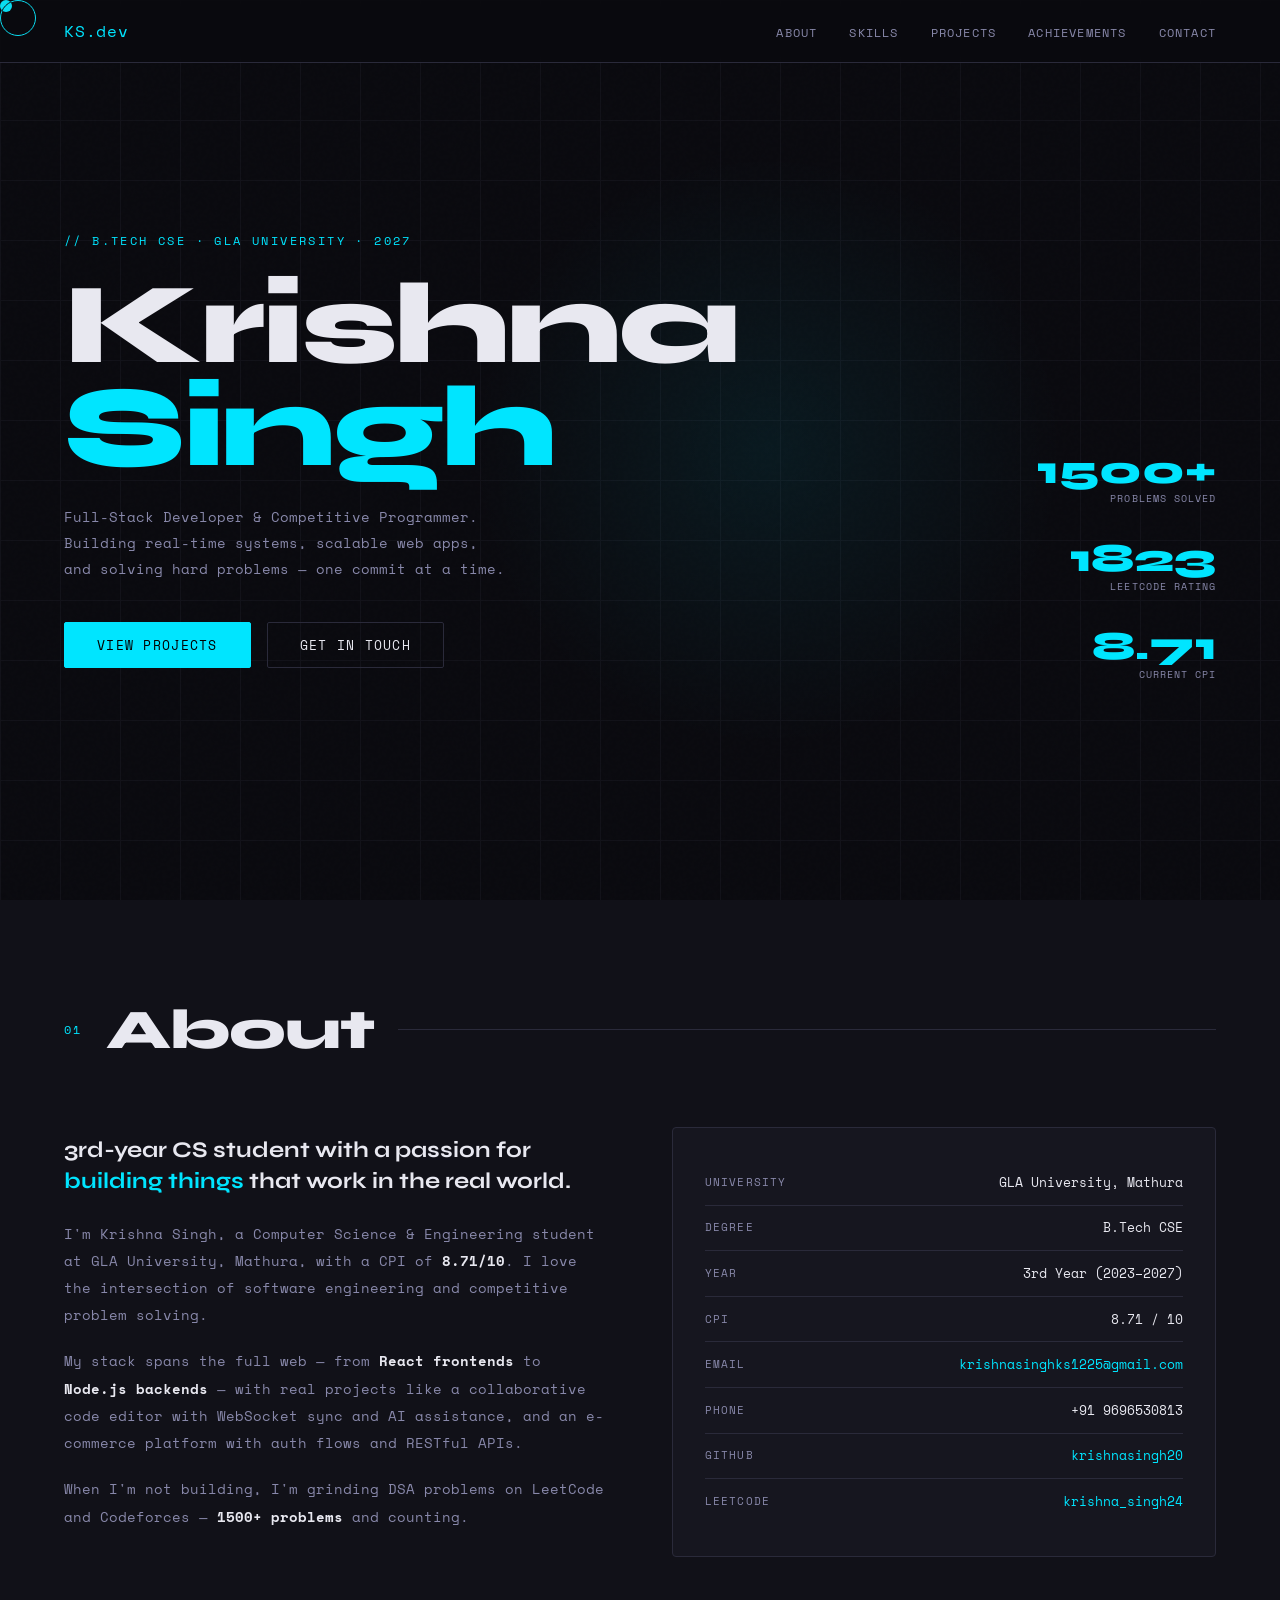
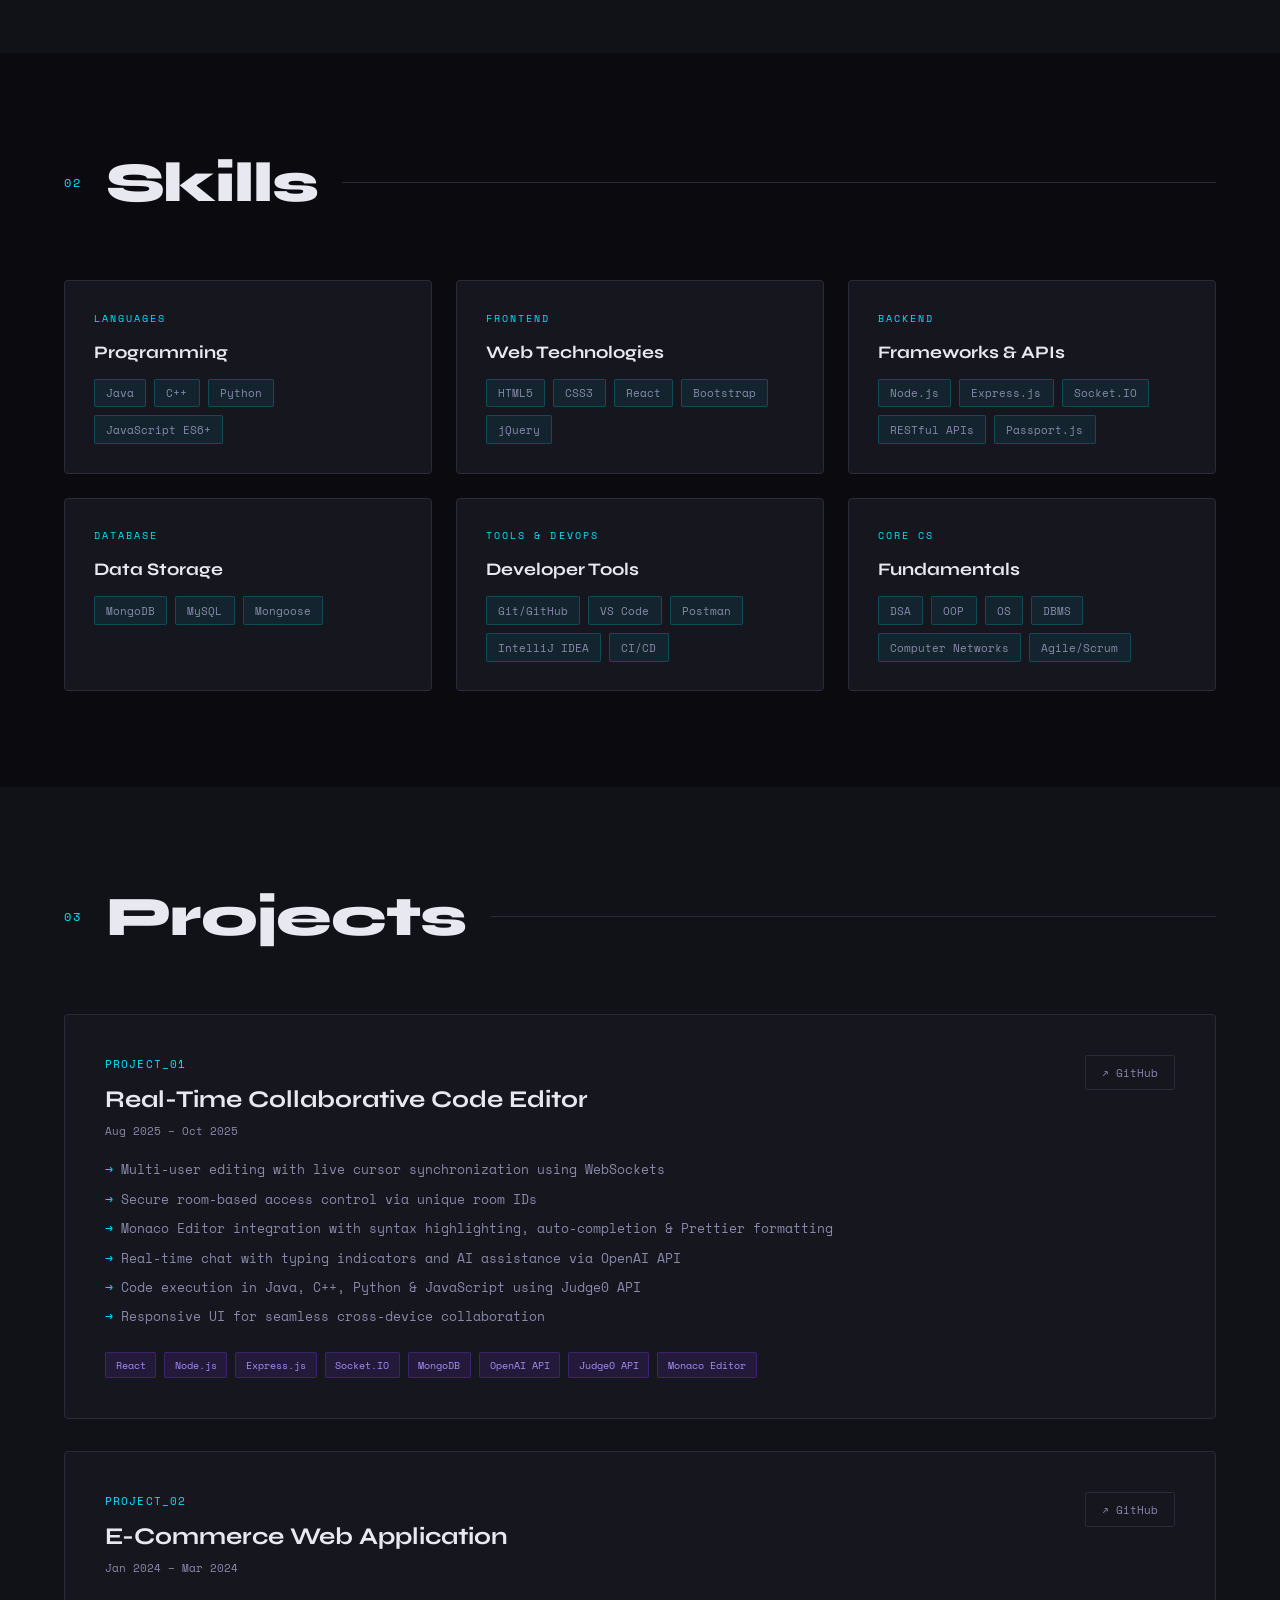
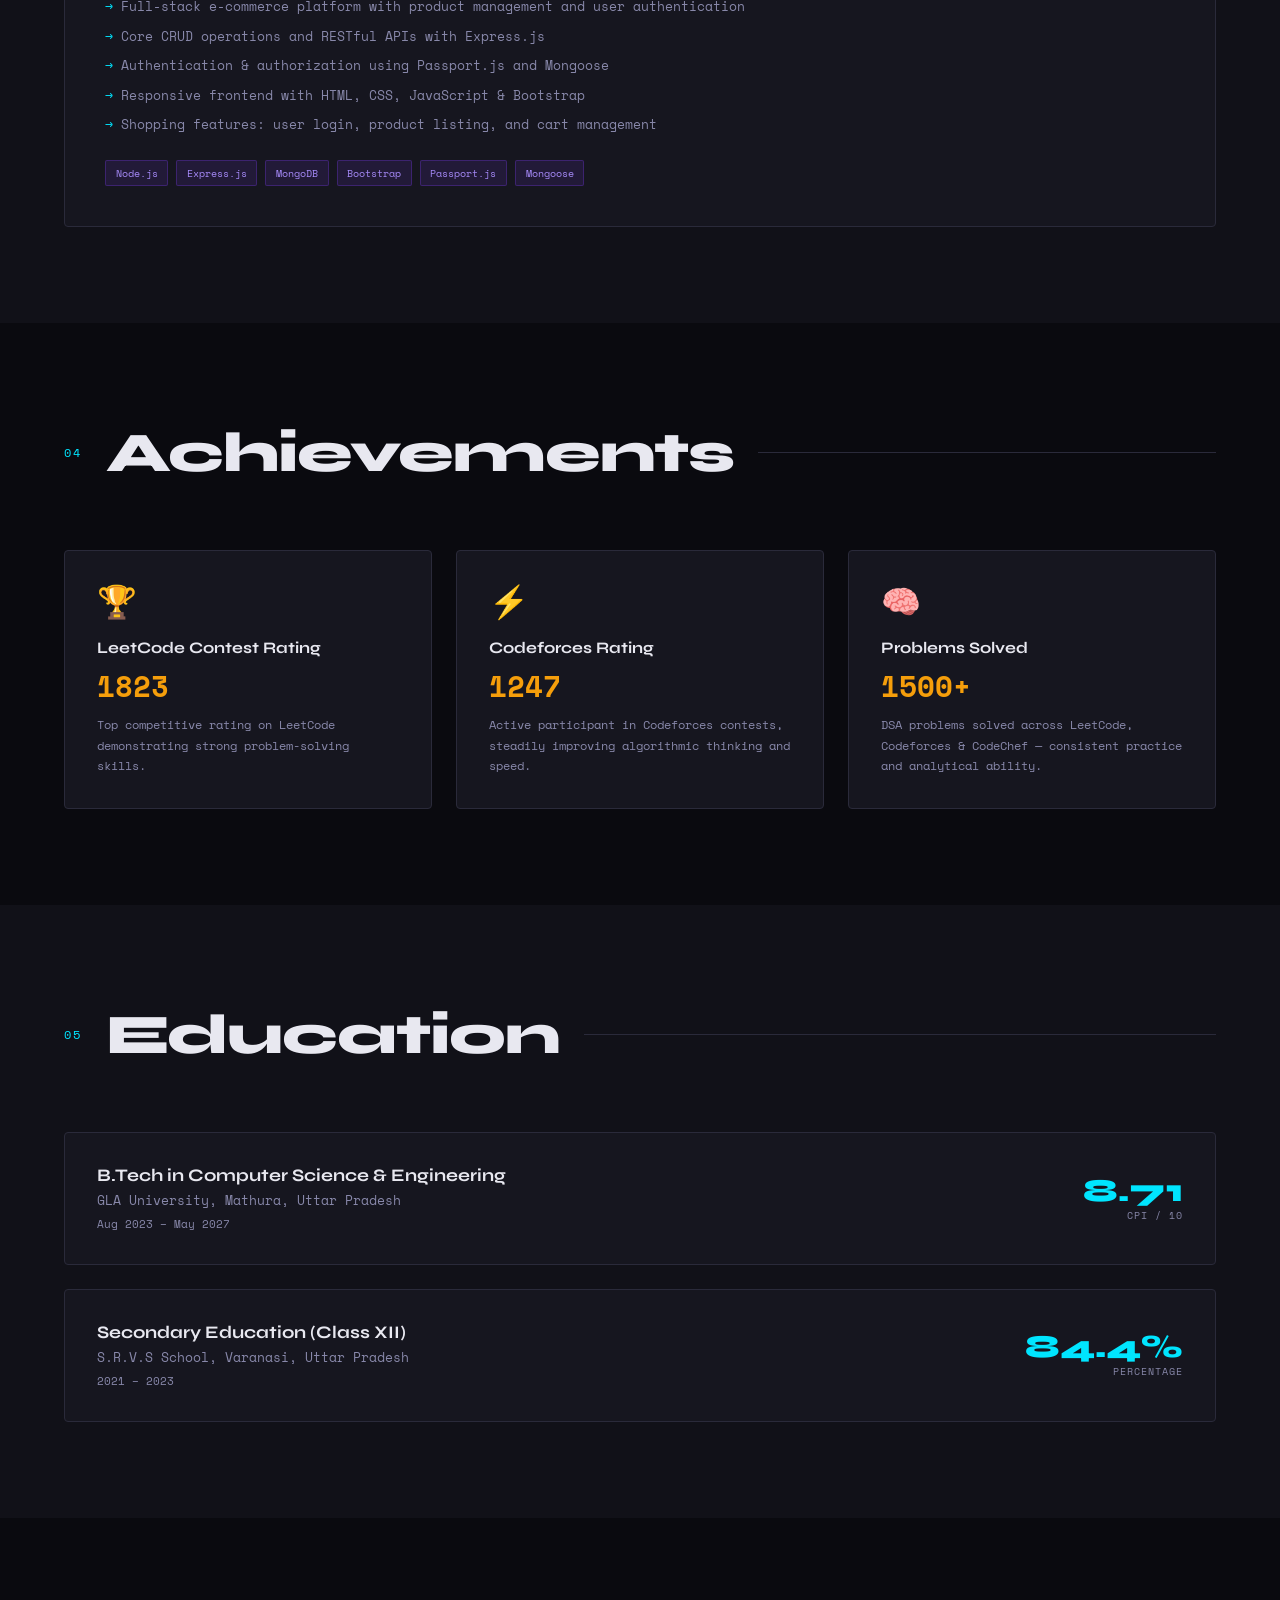
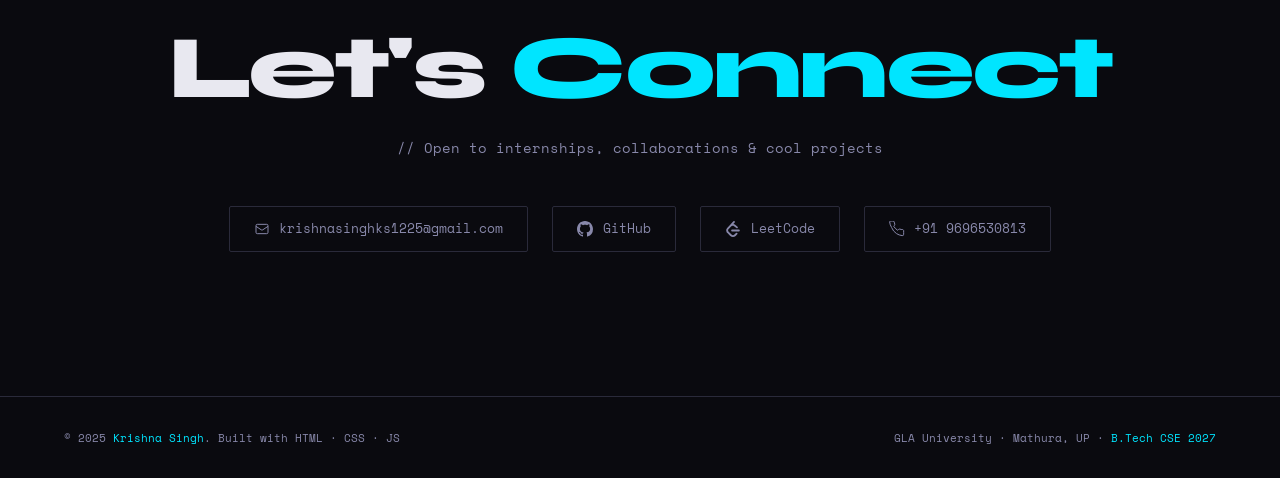
==== index.html @ 73f1dabf "initial commit" ====
<!DOCTYPE html>
<html lang="en">
<head>
<meta charset="UTF-8"/>
<meta name="viewport" content="width=device-width, initial-scale=1.0"/>
<title>Krishna Singh – CS Engineer</title>
<link href="https://fonts.googleapis.com/css2?family=Space+Mono:wght@400;700&family=Syne:wght@400;600;700;800&display=swap" rel="stylesheet"/>
<style>
  :root {
    --bg: #0a0a0f;
    --surface: #111118;
    --card: #16161f;
    --accent: #00e5ff;
    --accent2: #7c3aed;
    --accent3: #f59e0b;
    --text: #e8e8f0;
    --muted: #8888aa;
    --border: #2a2a3a;
    --mono: 'Space Mono', monospace;
    --sans: 'Syne', sans-serif;
  }

  *, *::before, *::after { box-sizing: border-box; margin: 0; padding: 0; }

  html { scroll-behavior: smooth; }

  body {
    background: var(--bg);
    color: var(--text);
    font-family: var(--sans);
    overflow-x: hidden;
    cursor: none;
  }

  /* Custom cursor */
  .cursor {
    position: fixed;
    width: 12px; height: 12px;
    background: var(--accent);
    border-radius: 50%;
    pointer-events: none;
    z-index: 9999;
    transition: transform 0.15s ease;
    mix-blend-mode: difference;
  }
  .cursor-trail {
    position: fixed;
    width: 36px; height: 36px;
    border: 1px solid var(--accent);
    border-radius: 50%;
    pointer-events: none;
    z-index: 9998;
    transition: left 0.12s ease, top 0.12s ease;
    mix-blend-mode: difference;
  }

  /* Noise overlay */
  body::before {
    content: '';
    position: fixed;
    inset: 0;
    background-image: url("data:image/svg+xml,%3Csvg viewBox='0 0 256 256' xmlns='http://www.w3.org/2000/svg'%3E%3Cfilter id='noise'%3E%3CfeTurbulence type='fractalNoise' baseFrequency='0.9' numOctaves='4' stitchTiles='stitch'/%3E%3C/filter%3E%3Crect width='100%25' height='100%25' filter='url(%23noise)' opacity='0.03'/%3E%3C/svg%3E");
    pointer-events: none;
    z-index: 1;
    opacity: 0.4;
  }

  /* Nav */
  nav {
    position: fixed;
    top: 0; left: 0; right: 0;
    z-index: 100;
    display: flex;
    justify-content: space-between;
    align-items: center;
    padding: 1.2rem 5%;
    background: rgba(10,10,15,0.85);
    backdrop-filter: blur(12px);
    border-bottom: 1px solid var(--border);
  }
  .nav-logo {
    font-family: var(--mono);
    font-size: 1rem;
    color: var(--accent);
    letter-spacing: 0.05em;
  }
  .nav-links { display: flex; gap: 2rem; list-style: none; }
  .nav-links a {
    font-family: var(--mono);
    font-size: 0.75rem;
    color: var(--muted);
    text-decoration: none;
    letter-spacing: 0.1em;
    text-transform: uppercase;
    transition: color 0.2s;
  }
  .nav-links a:hover { color: var(--accent); }

  /* Hero */
  #hero {
    min-height: 100vh;
    display: flex;
    align-items: center;
    padding: 0 5%;
    position: relative;
    overflow: hidden;
  }
  .hero-grid {
    position: absolute;
    inset: 0;
    background-image:
      linear-gradient(var(--border) 1px, transparent 1px),
      linear-gradient(90deg, var(--border) 1px, transparent 1px);
    background-size: 60px 60px;
    opacity: 0.25;
  }
  .hero-glow {
    position: absolute;
    width: 600px; height: 600px;
    border-radius: 50%;
    background: radial-gradient(circle, rgba(0,229,255,0.07) 0%, transparent 70%);
    top: 50%; left: 60%;
    transform: translate(-50%,-50%);
    pointer-events: none;
  }
  .hero-content { position: relative; z-index: 2; max-width: 800px; }
  .hero-tag {
    font-family: var(--mono);
    font-size: 0.75rem;
    color: var(--accent);
    letter-spacing: 0.2em;
    text-transform: uppercase;
    margin-bottom: 1.5rem;
    opacity: 0;
    animation: fadeUp 0.7s 0.2s forwards;
  }
  .hero-name {
    font-size: clamp(3.5rem, 9vw, 8rem);
    font-weight: 800;
    line-height: 0.9;
    letter-spacing: -0.03em;
    margin-bottom: 1.5rem;
    opacity: 0;
    animation: fadeUp 0.7s 0.4s forwards;
  }
  .hero-name span { color: var(--accent); }
  .hero-desc {
    font-family: var(--mono);
    font-size: 0.9rem;
    color: var(--muted);
    line-height: 1.8;
    max-width: 500px;
    margin-bottom: 2.5rem;
    opacity: 0;
    animation: fadeUp 0.7s 0.6s forwards;
  }
  .hero-btns {
    display: flex;
    gap: 1rem;
    flex-wrap: wrap;
    opacity: 0;
    animation: fadeUp 0.7s 0.8s forwards;
  }
  .btn {
    padding: 0.8rem 2rem;
    font-family: var(--mono);
    font-size: 0.8rem;
    letter-spacing: 0.1em;
    text-transform: uppercase;
    text-decoration: none;
    border-radius: 2px;
    transition: all 0.25s;
    cursor: none;
  }
  .btn-primary {
    background: var(--accent);
    color: #000;
    border: 1px solid var(--accent);
  }
  .btn-primary:hover { background: transparent; color: var(--accent); }
  .btn-outline {
    background: transparent;
    color: var(--text);
    border: 1px solid var(--border);
  }
  .btn-outline:hover { border-color: var(--accent); color: var(--accent); }

  .hero-stats {
    position: absolute;
    right: 5%;
    top: 50%;
    transform: translateY(-50%);
    display: flex;
    flex-direction: column;
    gap: 2rem;
    z-index: 2;
    opacity: 0;
    animation: fadeUp 0.7s 1s forwards;
  }
  .stat { text-align: right; }
  .stat-num {
    font-size: 2.5rem;
    font-weight: 800;
    color: var(--accent);
    line-height: 1;
  }
  .stat-label {
    font-family: var(--mono);
    font-size: 0.65rem;
    color: var(--muted);
    letter-spacing: 0.1em;
    text-transform: uppercase;
  }

  /* Sections */
  section { padding: 6rem 5%; position: relative; }
  .section-header {
    display: flex;
    align-items: center;
    gap: 1.5rem;
    margin-bottom: 4rem;
  }
  .section-num {
    font-family: var(--mono);
    font-size: 0.75rem;
    color: var(--accent);
    letter-spacing: 0.15em;
  }
  .section-title {
    font-size: clamp(2rem, 5vw, 3.5rem);
    font-weight: 800;
    letter-spacing: -0.02em;
  }
  .section-line {
    flex: 1;
    height: 1px;
    background: var(--border);
  }

  /* About */
  #about { background: var(--surface); }
  .about-grid {
    display: grid;
    grid-template-columns: 1fr 1fr;
    gap: 4rem;
    align-items: center;
  }
  .about-text p {
    font-family: var(--mono);
    font-size: 0.85rem;
    color: var(--muted);
    line-height: 2;
    margin-bottom: 1.2rem;
  }
  .about-text p strong { color: var(--text); }
  .about-highlight {
    font-size: 1.4rem;
    font-weight: 700;
    line-height: 1.4;
    color: var(--text);
    margin-bottom: 1.5rem;
  }
  .about-highlight span { color: var(--accent); }
  .info-card {
    background: var(--card);
    border: 1px solid var(--border);
    border-radius: 4px;
    padding: 2rem;
  }
  .info-row {
    display: flex;
    justify-content: space-between;
    align-items: flex-start;
    padding: 0.8rem 0;
    border-bottom: 1px solid var(--border);
    gap: 1rem;
  }
  .info-row:last-child { border-bottom: none; }
  .info-key {
    font-family: var(--mono);
    font-size: 0.7rem;
    color: var(--muted);
    letter-spacing: 0.1em;
    text-transform: uppercase;
    white-space: nowrap;
  }
  .info-val {
    font-family: var(--mono);
    font-size: 0.8rem;
    color: var(--text);
    text-align: right;
  }
  .info-val a { color: var(--accent); text-decoration: none; }

  /* Skills */
  #skills { background: var(--bg); }
  .skills-grid {
    display: grid;
    grid-template-columns: repeat(auto-fit, minmax(280px, 1fr));
    gap: 1.5rem;
  }
  .skill-card {
    background: var(--card);
    border: 1px solid var(--border);
    border-radius: 4px;
    padding: 1.8rem;
    transition: border-color 0.25s, transform 0.25s;
    position: relative;
    overflow: hidden;
  }
  .skill-card::before {
    content: '';
    position: absolute;
    top: 0; left: 0; right: 0;
    height: 2px;
    background: var(--accent);
    transform: scaleX(0);
    transform-origin: left;
    transition: transform 0.3s ease;
  }
  .skill-card:hover::before { transform: scaleX(1); }
  .skill-card:hover { border-color: var(--accent); transform: translateY(-4px); }
  .skill-cat {
    font-family: var(--mono);
    font-size: 0.65rem;
    color: var(--accent);
    letter-spacing: 0.2em;
    text-transform: uppercase;
    margin-bottom: 1rem;
  }
  .skill-title {
    font-size: 1.1rem;
    font-weight: 700;
    margin-bottom: 1rem;
  }
  .skill-tags { display: flex; flex-wrap: wrap; gap: 0.5rem; }
  .tag {
    font-family: var(--mono);
    font-size: 0.7rem;
    padding: 0.3rem 0.7rem;
    background: rgba(0,229,255,0.07);
    border: 1px solid rgba(0,229,255,0.2);
    border-radius: 2px;
    color: var(--muted);
    transition: all 0.2s;
  }
  .tag:hover { background: rgba(0,229,255,0.15); color: var(--accent); }

  /* Projects */
  #projects { background: var(--surface); }
  .projects-list { display: flex; flex-direction: column; gap: 2rem; }
  .project-card {
    background: var(--card);
    border: 1px solid var(--border);
    border-radius: 4px;
    padding: 2.5rem;
    display: grid;
    grid-template-columns: 1fr auto;
    gap: 2rem;
    align-start: start;
    transition: border-color 0.25s;
    position: relative;
    overflow: hidden;
  }
  .project-card::after {
    content: '';
    position: absolute;
    left: 0; top: 0; bottom: 0;
    width: 3px;
    background: var(--accent);
    transform: scaleY(0);
    transition: transform 0.3s ease;
  }
  .project-card:hover::after { transform: scaleY(1); }
  .project-card:hover { border-color: rgba(0,229,255,0.4); }
  .project-num {
    font-family: var(--mono);
    font-size: 0.7rem;
    color: var(--accent);
    letter-spacing: 0.1em;
    margin-bottom: 0.8rem;
  }
  .project-title {
    font-size: 1.5rem;
    font-weight: 700;
    margin-bottom: 0.5rem;
  }
  .project-period {
    font-family: var(--mono);
    font-size: 0.7rem;
    color: var(--muted);
    margin-bottom: 1.2rem;
  }
  .project-desc {
    font-family: var(--mono);
    font-size: 0.8rem;
    color: var(--muted);
    line-height: 1.8;
    margin-bottom: 1.5rem;
  }
  .project-desc li { margin-bottom: 0.4rem; list-style: none; padding-left: 1rem; position: relative; }
  .project-desc li::before { content: '→'; position: absolute; left: 0; color: var(--accent); }
  .project-stack { display: flex; flex-wrap: wrap; gap: 0.5rem; }
  .stack-tag {
    font-family: var(--mono);
    font-size: 0.65rem;
    padding: 0.25rem 0.6rem;
    background: rgba(124,58,237,0.12);
    border: 1px solid rgba(124,58,237,0.3);
    border-radius: 2px;
    color: #a78bfa;
  }
  .project-link {
    align-self: flex-start;
    font-family: var(--mono);
    font-size: 0.7rem;
    color: var(--muted);
    text-decoration: none;
    border: 1px solid var(--border);
    padding: 0.5rem 1rem;
    border-radius: 2px;
    white-space: nowrap;
    transition: all 0.2s;
  }
  .project-link:hover { border-color: var(--accent); color: var(--accent); }

  /* Achievements */
  #achievements { background: var(--bg); }
  .achieve-grid {
    display: grid;
    grid-template-columns: repeat(auto-fit, minmax(300px, 1fr));
    gap: 1.5rem;
  }
  .achieve-card {
    background: var(--card);
    border: 1px solid var(--border);
    border-radius: 4px;
    padding: 2rem;
    transition: border-color 0.25s, transform 0.25s;
  }
  .achieve-card:hover { border-color: var(--accent3); transform: translateY(-4px); }
  .achieve-icon {
    font-size: 2rem;
    margin-bottom: 1rem;
  }
  .achieve-title {
    font-size: 1rem;
    font-weight: 700;
    margin-bottom: 0.5rem;
  }
  .achieve-val {
    font-family: var(--mono);
    font-size: 1.8rem;
    font-weight: 700;
    color: var(--accent3);
    margin-bottom: 0.5rem;
  }
  .achieve-desc {
    font-family: var(--mono);
    font-size: 0.75rem;
    color: var(--muted);
    line-height: 1.7;
  }

  /* Education */
  #education { background: var(--surface); }
  .edu-list { display: flex; flex-direction: column; gap: 1.5rem; }
  .edu-card {
    background: var(--card);
    border: 1px solid var(--border);
    border-radius: 4px;
    padding: 2rem;
    display: flex;
    justify-content: space-between;
    align-items: center;
    gap: 2rem;
    flex-wrap: wrap;
    transition: border-color 0.25s;
  }
  .edu-card:hover { border-color: var(--accent2); }
  .edu-degree {
    font-size: 1.1rem;
    font-weight: 700;
    margin-bottom: 0.3rem;
  }
  .edu-school {
    font-family: var(--mono);
    font-size: 0.8rem;
    color: var(--muted);
    margin-bottom: 0.3rem;
  }
  .edu-period {
    font-family: var(--mono);
    font-size: 0.7rem;
    color: var(--muted);
  }
  .edu-score {
    text-align: right;
  }
  .edu-score-val {
    font-size: 2rem;
    font-weight: 800;
    color: var(--accent);
    line-height: 1;
  }
  .edu-score-label {
    font-family: var(--mono);
    font-size: 0.65rem;
    color: var(--muted);
    letter-spacing: 0.1em;
    text-transform: uppercase;
  }

  /* Contact */
  #contact {
    background: var(--bg);
    text-align: center;
  }
  .contact-title {
    font-size: clamp(2.5rem, 7vw, 6rem);
    font-weight: 800;
    letter-spacing: -0.03em;
    margin-bottom: 1rem;
  }
  .contact-title span { color: var(--accent); }
  .contact-sub {
    font-family: var(--mono);
    font-size: 0.85rem;
    color: var(--muted);
    margin-bottom: 3rem;
  }
  .contact-links {
    display: flex;
    justify-content: center;
    gap: 1.5rem;
    flex-wrap: wrap;
    margin-bottom: 3rem;
  }
  .contact-link {
    display: flex;
    align-items: center;
    gap: 0.6rem;
    font-family: var(--mono);
    font-size: 0.8rem;
    color: var(--muted);
    text-decoration: none;
    border: 1px solid var(--border);
    padding: 0.8rem 1.5rem;
    border-radius: 2px;
    transition: all 0.25s;
  }
  .contact-link:hover { border-color: var(--accent); color: var(--accent); }
  .contact-link svg { width: 16px; height: 16px; }

  /* Footer */
  footer {
    border-top: 1px solid var(--border);
    padding: 2rem 5%;
    display: flex;
    justify-content: space-between;
    align-items: center;
    flex-wrap: wrap;
    gap: 1rem;
  }
  footer p {
    font-family: var(--mono);
    font-size: 0.7rem;
    color: var(--muted);
  }
  footer span { color: var(--accent); }

  /* Animations */
  @keyframes fadeUp {
    from { opacity: 0; transform: translateY(30px); }
    to { opacity: 1; transform: translateY(0); }
  }
  .reveal {
    opacity: 0;
    transform: translateY(30px);
    transition: opacity 0.6s ease, transform 0.6s ease;
  }
  .reveal.visible { opacity: 1; transform: translateY(0); }

  /* Scrollbar */
  ::-webkit-scrollbar { width: 4px; }
  ::-webkit-scrollbar-track { background: var(--bg); }
  ::-webkit-scrollbar-thumb { background: var(--accent); border-radius: 2px; }

  /* Mobile */
  @media (max-width: 768px) {
    nav { padding: 1rem 5%; }
    .nav-links { gap: 1rem; }
    .hero-stats { display: none; }
    .about-grid { grid-template-columns: 1fr; gap: 2rem; }
    .project-card { grid-template-columns: 1fr; }
    .project-link { width: fit-content; }
    body { cursor: auto; }
    .cursor, .cursor-trail { display: none; }
  }
</style>
</head>
<body>

<div class="cursor" id="cursor"></div>
<div class="cursor-trail" id="trail"></div>

<!-- NAV -->
<nav>
  <div class="nav-logo">KS.dev</div>
  <ul class="nav-links">
    <li><a href="#about">About</a></li>
    <li><a href="#skills">Skills</a></li>
    <li><a href="#projects">Projects</a></li>
    <li><a href="#achievements">Achievements</a></li>
    <li><a href="#contact">Contact</a></li>
  </ul>
</nav>

<!-- HERO -->
<section id="hero">
  <div class="hero-grid"></div>
  <div class="hero-glow"></div>
  <div class="hero-content">
    <div class="hero-tag">// B.Tech CSE · GLA University · 2027</div>
    <h1 class="hero-name">Krishna<br><span>Singh</span></h1>
    <p class="hero-desc">
      Full-Stack Developer &amp; Competitive Programmer.<br>
      Building real-time systems, scalable web apps,<br>
      and solving hard problems — one commit at a time.
    </p>
    <div class="hero-btns">
      <a href="#projects" class="btn btn-primary">View Projects</a>
      <a href="#contact" class="btn btn-outline">Get In Touch</a>
    </div>
  </div>
  <div class="hero-stats">
    <div class="stat">
      <div class="stat-num">1500+</div>
      <div class="stat-label">Problems Solved</div>
    </div>
    <div class="stat">
      <div class="stat-num">1823</div>
      <div class="stat-label">LeetCode Rating</div>
    </div>
    <div class="stat">
      <div class="stat-num">8.71</div>
      <div class="stat-label">Current CPI</div>
    </div>
  </div>
</section>

<!-- ABOUT -->
<section id="about">
  <div class="section-header reveal">
    <span class="section-num">01</span>
    <h2 class="section-title">About</h2>
    <div class="section-line"></div>
  </div>
  <div class="about-grid">
    <div class="about-text reveal">
      <div class="about-highlight">
        3rd-year CS student with a passion for <span>building things</span> that work in the real world.
      </div>
      <p>I'm Krishna Singh, a Computer Science &amp; Engineering student at GLA University, Mathura, with a CPI of <strong>8.71/10</strong>. I love the intersection of software engineering and competitive problem solving.</p>
      <p>My stack spans the full web — from <strong>React frontends</strong> to <strong>Node.js backends</strong> — with real projects like a collaborative code editor with WebSocket sync and AI assistance, and an e-commerce platform with auth flows and RESTful APIs.</p>
      <p>When I'm not building, I'm grinding DSA problems on LeetCode and Codeforces — <strong>1500+ problems</strong> and counting.</p>
    </div>
    <div class="info-card reveal">
      <div class="info-row">
        <span class="info-key">University</span>
        <span class="info-val">GLA University, Mathura</span>
      </div>
      <div class="info-row">
        <span class="info-key">Degree</span>
        <span class="info-val">B.Tech CSE</span>
      </div>
      <div class="info-row">
        <span class="info-key">Year</span>
        <span class="info-val">3rd Year (2023–2027)</span>
      </div>
      <div class="info-row">
        <span class="info-key">CPI</span>
        <span class="info-val">8.71 / 10</span>
      </div>
      <div class="info-row">
        <span class="info-key">Email</span>
        <span class="info-val"><a href="mailto:krishnasinghks1225@gmail.com">krishnasinghks1225@gmail.com</a></span>
      </div>
      <div class="info-row">
        <span class="info-key">Phone</span>
        <span class="info-val">+91 9696530813</span>
      </div>
      <div class="info-row">
        <span class="info-key">GitHub</span>
        <span class="info-val"><a href="https://github.com/krishnasingh20" target="_blank">krishnasingh20</a></span>
      </div>
      <div class="info-row">
        <span class="info-key">LeetCode</span>
        <span class="info-val"><a href="http://leetcode.com/u/krishna_singh24" target="_blank">krishna_singh24</a></span>
      </div>
    </div>
  </div>
</section>

<!-- SKILLS -->
<section id="skills">
  <div class="section-header reveal">
    <span class="section-num">02</span>
    <h2 class="section-title">Skills</h2>
    <div class="section-line"></div>
  </div>
  <div class="skills-grid">
    <div class="skill-card reveal">
      <div class="skill-cat">Languages</div>
      <div class="skill-title">Programming</div>
      <div class="skill-tags">
        <span class="tag">Java</span>
        <span class="tag">C++</span>
        <span class="tag">Python</span>
        <span class="tag">JavaScript ES6+</span>
      </div>
    </div>
    <div class="skill-card reveal">
      <div class="skill-cat">Frontend</div>
      <div class="skill-title">Web Technologies</div>
      <div class="skill-tags">
        <span class="tag">HTML5</span>
        <span class="tag">CSS3</span>
        <span class="tag">React</span>
        <span class="tag">Bootstrap</span>
        <span class="tag">jQuery</span>
      </div>
    </div>
    <div class="skill-card reveal">
      <div class="skill-cat">Backend</div>
      <div class="skill-title">Frameworks & APIs</div>
      <div class="skill-tags">
        <span class="tag">Node.js</span>
        <span class="tag">Express.js</span>
        <span class="tag">Socket.IO</span>
        <span class="tag">RESTful APIs</span>
        <span class="tag">Passport.js</span>
      </div>
    </div>
    <div class="skill-card reveal">
      <div class="skill-cat">Database</div>
      <div class="skill-title">Data Storage</div>
      <div class="skill-tags">
        <span class="tag">MongoDB</span>
        <span class="tag">MySQL</span>
        <span class="tag">Mongoose</span>
      </div>
    </div>
    <div class="skill-card reveal">
      <div class="skill-cat">Tools & DevOps</div>
      <div class="skill-title">Developer Tools</div>
      <div class="skill-tags">
        <span class="tag">Git/GitHub</span>
        <span class="tag">VS Code</span>
        <span class="tag">Postman</span>
        <span class="tag">IntelliJ IDEA</span>
        <span class="tag">CI/CD</span>
      </div>
    </div>
    <div class="skill-card reveal">
      <div class="skill-cat">Core CS</div>
      <div class="skill-title">Fundamentals</div>
      <div class="skill-tags">
        <span class="tag">DSA</span>
        <span class="tag">OOP</span>
        <span class="tag">OS</span>
        <span class="tag">DBMS</span>
        <span class="tag">Computer Networks</span>
        <span class="tag">Agile/Scrum</span>
      </div>
    </div>
  </div>
</section>

<!-- PROJECTS -->
<section id="projects">
  <div class="section-header reveal">
    <span class="section-num">03</span>
    <h2 class="section-title">Projects</h2>
    <div class="section-line"></div>
  </div>
  <div class="projects-list">

    <div class="project-card reveal">
      <div>
        <div class="project-num">PROJECT_01</div>
        <div class="project-title">Real-Time Collaborative Code Editor</div>
        <div class="project-period">Aug 2025 – Oct 2025</div>
        <ul class="project-desc">
          <li>Multi-user editing with live cursor synchronization using WebSockets</li>
          <li>Secure room-based access control via unique room IDs</li>
          <li>Monaco Editor integration with syntax highlighting, auto-completion & Prettier formatting</li>
          <li>Real-time chat with typing indicators and AI assistance via OpenAI API</li>
          <li>Code execution in Java, C++, Python &amp; JavaScript using Judge0 API</li>
          <li>Responsive UI for seamless cross-device collaboration</li>
        </ul>
        <div class="project-stack">
          <span class="stack-tag">React</span>
          <span class="stack-tag">Node.js</span>
          <span class="stack-tag">Express.js</span>
          <span class="stack-tag">Socket.IO</span>
          <span class="stack-tag">MongoDB</span>
          <span class="stack-tag">OpenAI API</span>
          <span class="stack-tag">Judge0 API</span>
          <span class="stack-tag">Monaco Editor</span>
        </div>
      </div>
      <a href="https://github.com/krishnasingh20" target="_blank" class="project-link">↗ GitHub</a>
    </div>

    <div class="project-card reveal">
      <div>
        <div class="project-num">PROJECT_02</div>
        <div class="project-title">E-Commerce Web Application</div>
        <div class="project-period">Jan 2024 – Mar 2024</div>
        <ul class="project-desc">
          <li>Full-stack e-commerce platform with product management and user authentication</li>
          <li>Core CRUD operations and RESTful APIs with Express.js</li>
          <li>Authentication &amp; authorization using Passport.js and Mongoose</li>
          <li>Responsive frontend with HTML, CSS, JavaScript &amp; Bootstrap</li>
          <li>Shopping features: user login, product listing, and cart management</li>
        </ul>
        <div class="project-stack">
          <span class="stack-tag">Node.js</span>
          <span class="stack-tag">Express.js</span>
          <span class="stack-tag">MongoDB</span>
          <span class="stack-tag">Bootstrap</span>
          <span class="stack-tag">Passport.js</span>
          <span class="stack-tag">Mongoose</span>
        </div>
      </div>
      <a href="https://github.com/krishnasingh20" target="_blank" class="project-link">↗ GitHub</a>
    </div>

  </div>
</section>

<!-- ACHIEVEMENTS -->
<section id="achievements">
  <div class="section-header reveal">
    <span class="section-num">04</span>
    <h2 class="section-title">Achievements</h2>
    <div class="section-line"></div>
  </div>
  <div class="achieve-grid">
    <div class="achieve-card reveal">
      <div class="achieve-icon">🏆</div>
      <div class="achieve-title">LeetCode Contest Rating</div>
      <div class="achieve-val">1823</div>
      <div class="achieve-desc">Top competitive rating on LeetCode demonstrating strong problem-solving skills.</div>
    </div>
    <div class="achieve-card reveal">
      <div class="achieve-icon">⚡</div>
      <div class="achieve-title">Codeforces Rating</div>
      <div class="achieve-val">1247</div>
      <div class="achieve-desc">Active participant in Codeforces contests, steadily improving algorithmic thinking and speed.</div>
    </div>
    <div class="achieve-card reveal">
      <div class="achieve-icon">🧠</div>
      <div class="achieve-title">Problems Solved</div>
      <div class="achieve-val">1500+</div>
      <div class="achieve-desc">DSA problems solved across LeetCode, Codeforces &amp; CodeChef — consistent practice and analytical ability.</div>
    </div>
  </div>
</section>

<!-- EDUCATION -->
<section id="education">
  <div class="section-header reveal">
    <span class="section-num">05</span>
    <h2 class="section-title">Education</h2>
    <div class="section-line"></div>
  </div>
  <div class="edu-list">
    <div class="edu-card reveal">
      <div>
        <div class="edu-degree">B.Tech in Computer Science & Engineering</div>
        <div class="edu-school">GLA University, Mathura, Uttar Pradesh</div>
        <div class="edu-period">Aug 2023 – May 2027</div>
      </div>
      <div class="edu-score">
        <div class="edu-score-val">8.71</div>
        <div class="edu-score-label">CPI / 10</div>
      </div>
    </div>
    <div class="edu-card reveal">
      <div>
        <div class="edu-degree">Secondary Education (Class XII)</div>
        <div class="edu-school">S.R.V.S School, Varanasi, Uttar Pradesh</div>
        <div class="edu-period">2021 – 2023</div>
      </div>
      <div class="edu-score">
        <div class="edu-score-val">84.4%</div>
        <div class="edu-score-label">Percentage</div>
      </div>
    </div>
  </div>
</section>

<!-- CONTACT -->
<section id="contact">
  <div class="contact-title reveal">Let's <span>Connect</span></div>
  <p class="contact-sub reveal">// Open to internships, collaborations &amp; cool projects</p>
  <div class="contact-links reveal">
    <a href="mailto:krishnasinghks1225@gmail.com" class="contact-link">
      <svg viewBox="0 0 24 24" fill="none" stroke="currentColor" stroke-width="1.5"><path d="M3 8l7.89 5.26a2 2 0 002.22 0L21 8M5 19h14a2 2 0 002-2V7a2 2 0 00-2-2H5a2 2 0 00-2 2v10a2 2 0 002 2z"/></svg>
      krishnasinghks1225@gmail.com
    </a>
    <a href="https://github.com/krishnasingh20" target="_blank" class="contact-link">
      <svg viewBox="0 0 24 24" fill="currentColor"><path d="M12 0C5.37 0 0 5.37 0 12c0 5.31 3.435 9.795 8.205 11.385.6.105.825-.255.825-.57 0-.285-.015-1.23-.015-2.235-3.015.555-3.795-.735-4.035-1.41-.135-.345-.72-1.41-1.23-1.695-.42-.225-1.02-.78-.015-.795.945-.015 1.62.87 1.845 1.23 1.08 1.815 2.805 1.305 3.495.99.105-.78.42-1.305.765-1.605-2.67-.3-5.46-1.335-5.46-5.925 0-1.305.465-2.385 1.23-3.225-.12-.3-.54-1.53.12-3.18 0 0 1.005-.315 3.3 1.23.96-.27 1.98-.405 3-.405s2.04.135 3 .405c2.295-1.56 3.3-1.23 3.3-1.23.66 1.65.24 2.88.12 3.18.765.84 1.23 1.905 1.23 3.225 0 4.605-2.805 5.625-5.475 5.925.435.375.81 1.095.81 2.22 0 1.605-.015 2.895-.015 3.3 0 .315.225.69.825.57A12.02 12.02 0 0024 12c0-6.63-5.37-12-12-12z"/></svg>
      GitHub
    </a>
    <a href="http://leetcode.com/u/krishna_singh24" target="_blank" class="contact-link">
      <svg viewBox="0 0 24 24" fill="currentColor"><path d="M13.483 0a1.374 1.374 0 0 0-.961.438L7.116 6.226l-3.854 4.126a5.266 5.266 0 0 0-1.209 2.104 5.35 5.35 0 0 0-.125.513 5.527 5.527 0 0 0 .062 2.362 5.83 5.83 0 0 0 .349 1.017 5.938 5.938 0 0 0 1.271 1.818l4.277 4.193.039.038c2.248 2.165 5.852 2.133 8.063-.074l2.396-2.392c.54-.54.54-1.414.003-1.955a1.378 1.378 0 0 0-1.951-.003l-2.396 2.392a3.021 3.021 0 0 1-4.205.038l-.02-.019-4.276-4.193c-.652-.64-.972-1.469-.948-2.263a2.68 2.68 0 0 1 .066-.523 2.545 2.545 0 0 1 .619-1.164L9.13 8.114c1.058-1.134 3.204-1.27 4.43-.278l3.501 2.831c.593.48 1.461.387 1.94-.207a1.384 1.384 0 0 0-.207-1.943l-3.5-2.831c-.8-.647-1.766-1.045-2.774-1.202l2.015-2.158A1.384 1.384 0 0 0 13.483 0zm-2.866 12.815a1.38 1.38 0 0 0-1.38 1.382 1.38 1.38 0 0 0 1.38 1.382H20.79a1.38 1.38 0 0 0 1.38-1.382 1.38 1.38 0 0 0-1.38-1.382z"/></svg>
      LeetCode
    </a>
    <a href="tel:+919696530813" class="contact-link">
      <svg viewBox="0 0 24 24" fill="none" stroke="currentColor" stroke-width="1.5"><path d="M22 16.92v3a2 2 0 01-2.18 2 19.79 19.79 0 01-8.63-3.07A19.5 19.5 0 013.95 9.8 19.79 19.79 0 01.88 1.17 2 2 0 012.88 0h3a2 2 0 012 1.72c.127.96.361 1.903.7 2.81a2 2 0 01-.45 2.11L7.09 7.91a16 16 0 006 6l1.27-1.27a2 2 0 012.11-.45c.907.339 1.85.573 2.81.7A2 2 0 0122 14.92z"/></svg>
      +91 9696530813
    </a>
  </div>
</section>

<footer>
  <p>© 2025 <span>Krishna Singh</span>. Built with HTML · CSS · JS</p>
  <p>GLA University · Mathura, UP · <span>B.Tech CSE 2027</span></p>
</footer>

<script>
  // Cursor
  const cursor = document.getElementById('cursor');
  const trail = document.getElementById('trail');
  document.addEventListener('mousemove', e => {
    cursor.style.left = e.clientX - 6 + 'px';
    cursor.style.top = e.clientY - 6 + 'px';
    trail.style.left = e.clientX - 18 + 'px';
    trail.style.top = e.clientY - 18 + 'px';
  });

  // Reveal on scroll
  const reveals = document.querySelectorAll('.reveal');
  const observer = new IntersectionObserver((entries) => {
    entries.forEach((entry, i) => {
      if (entry.isIntersecting) {
        setTimeout(() => entry.target.classList.add('visible'), i * 80);
      }
    });
  }, { threshold: 0.1 });
  reveals.forEach(el => observer.observe(el));
</script>
</body>
</html>
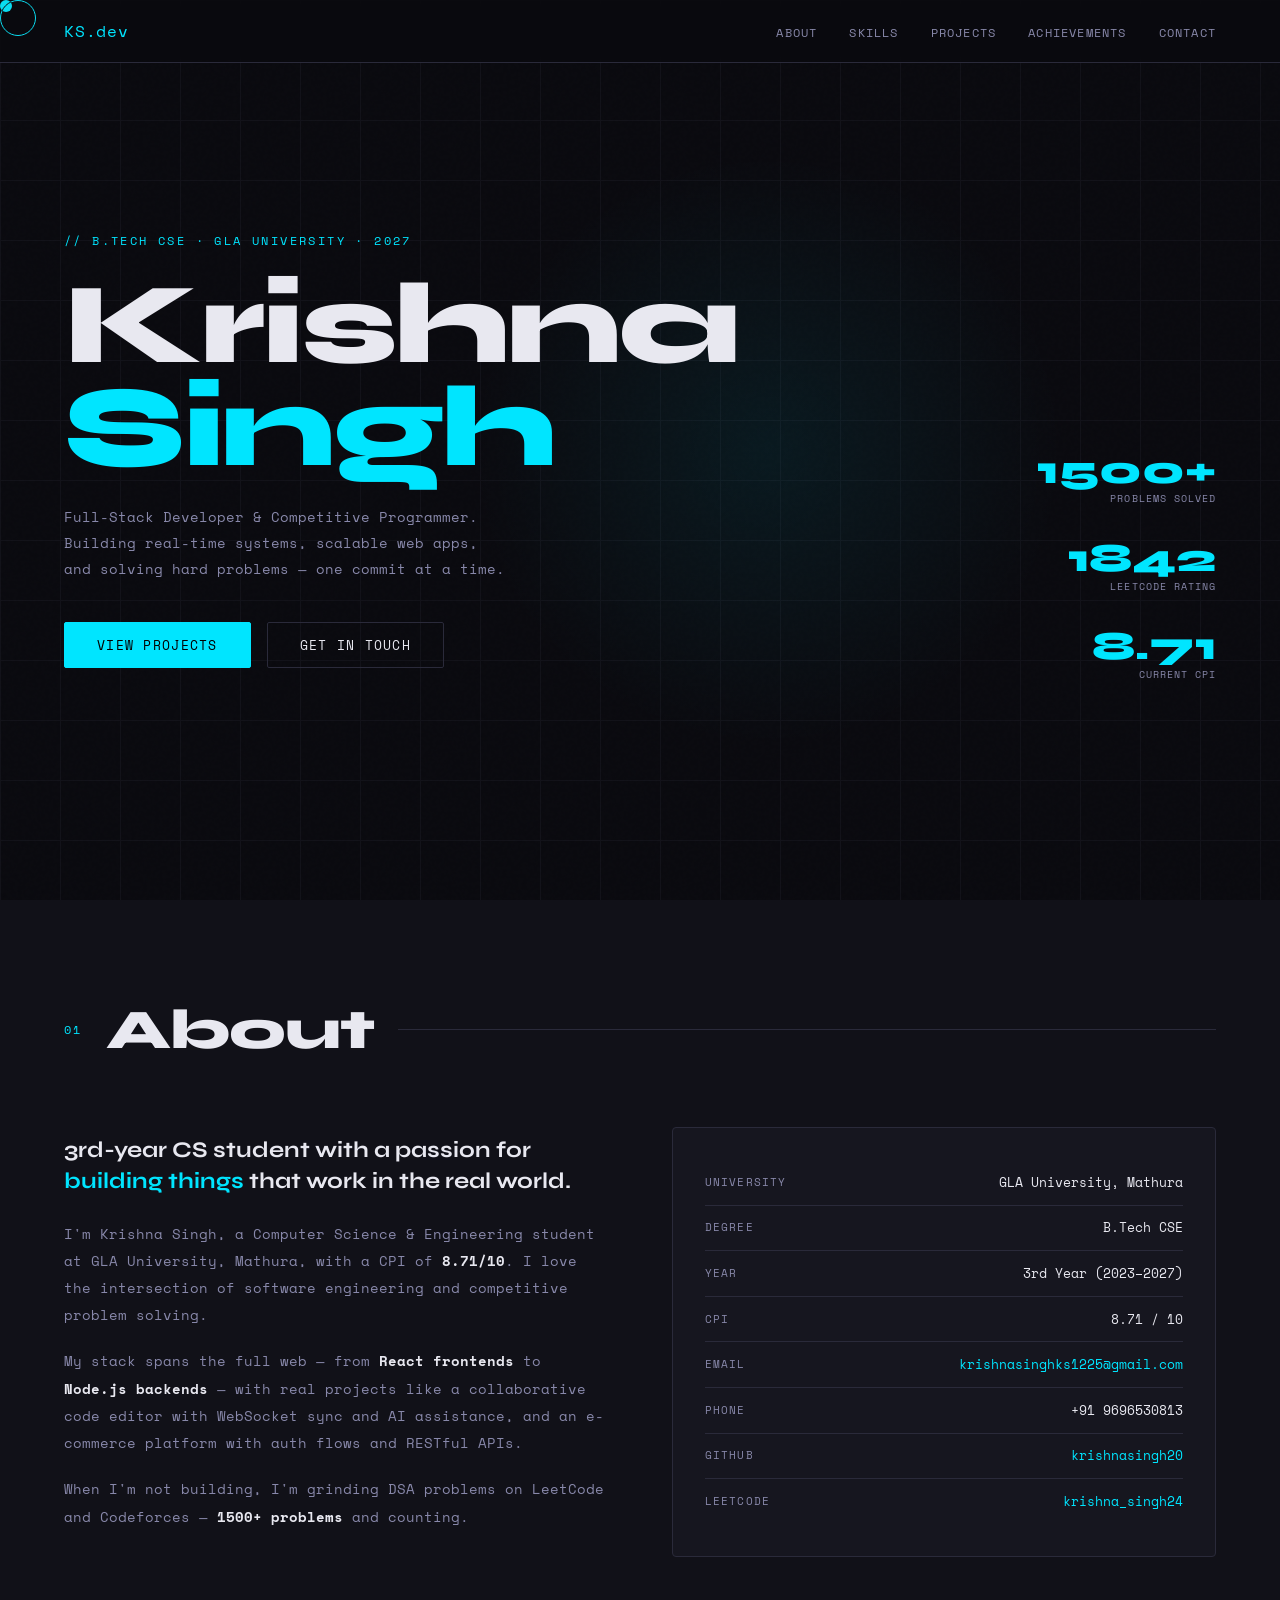
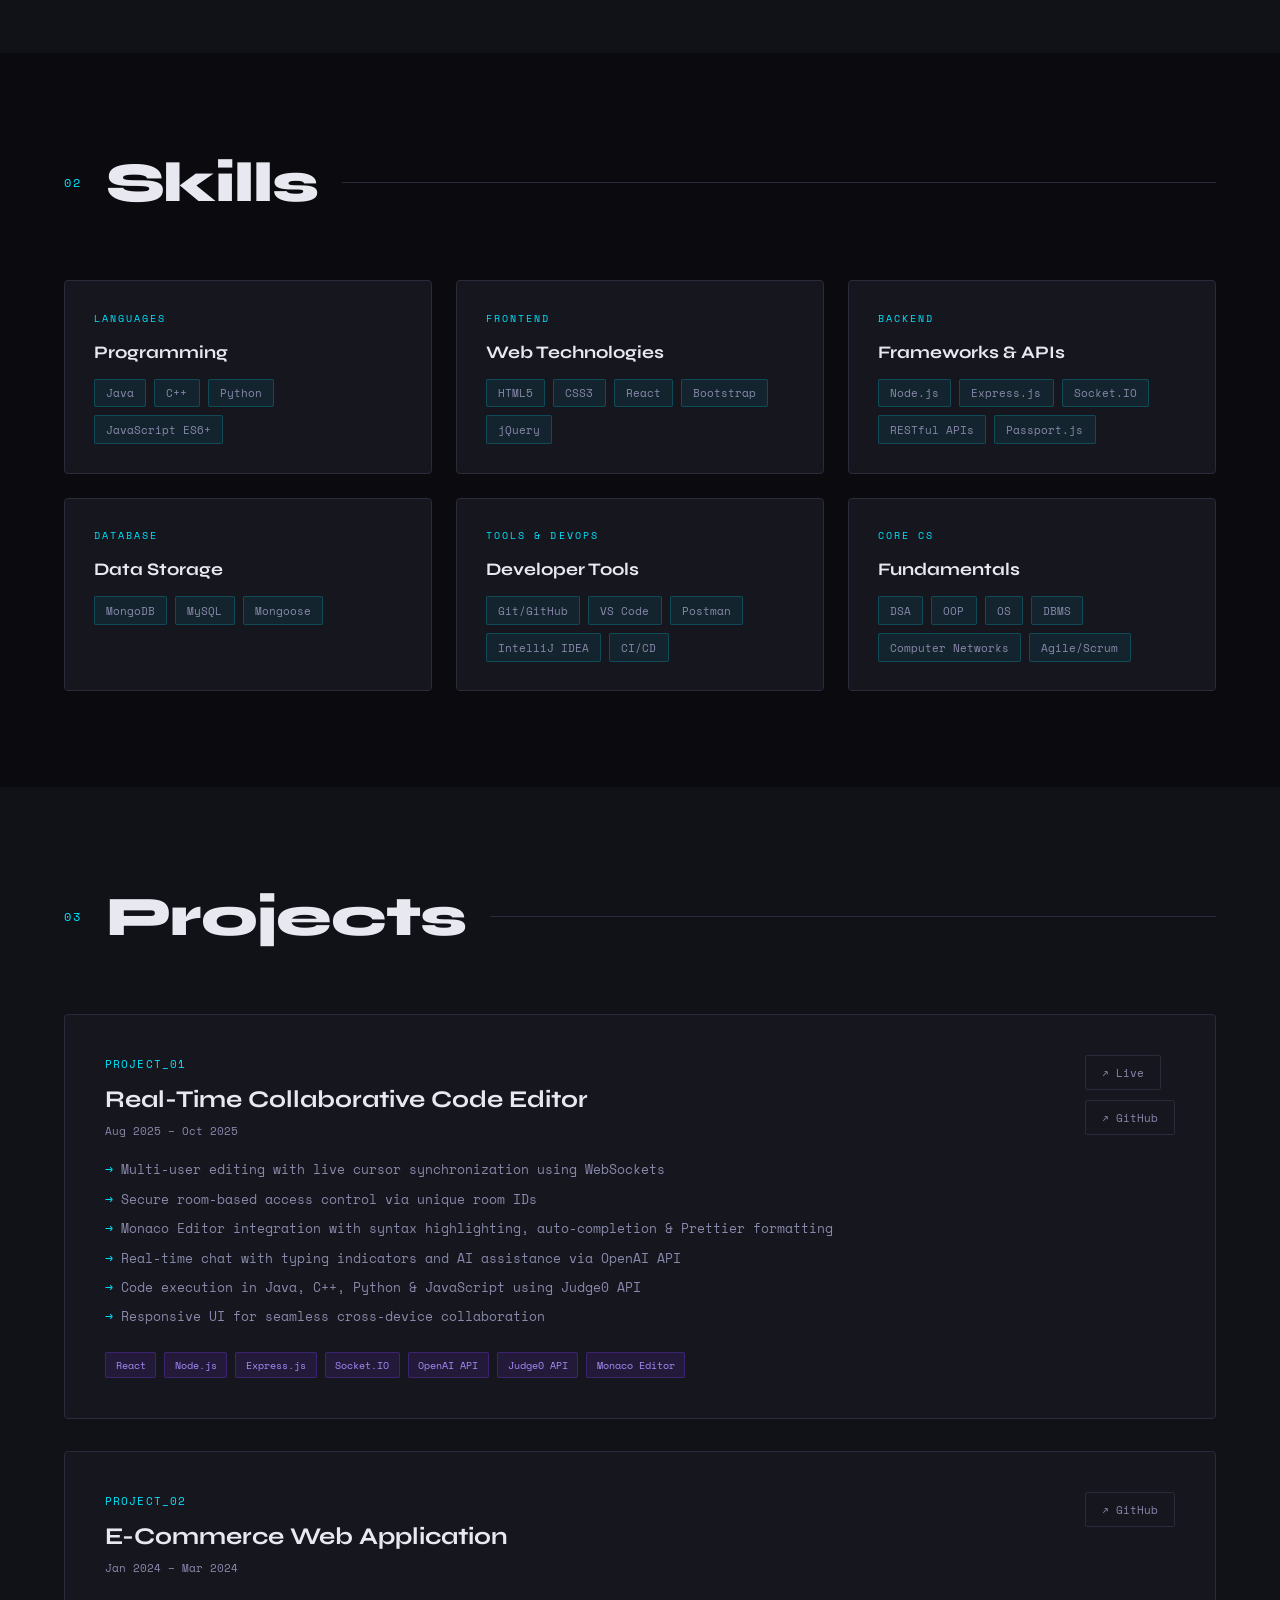
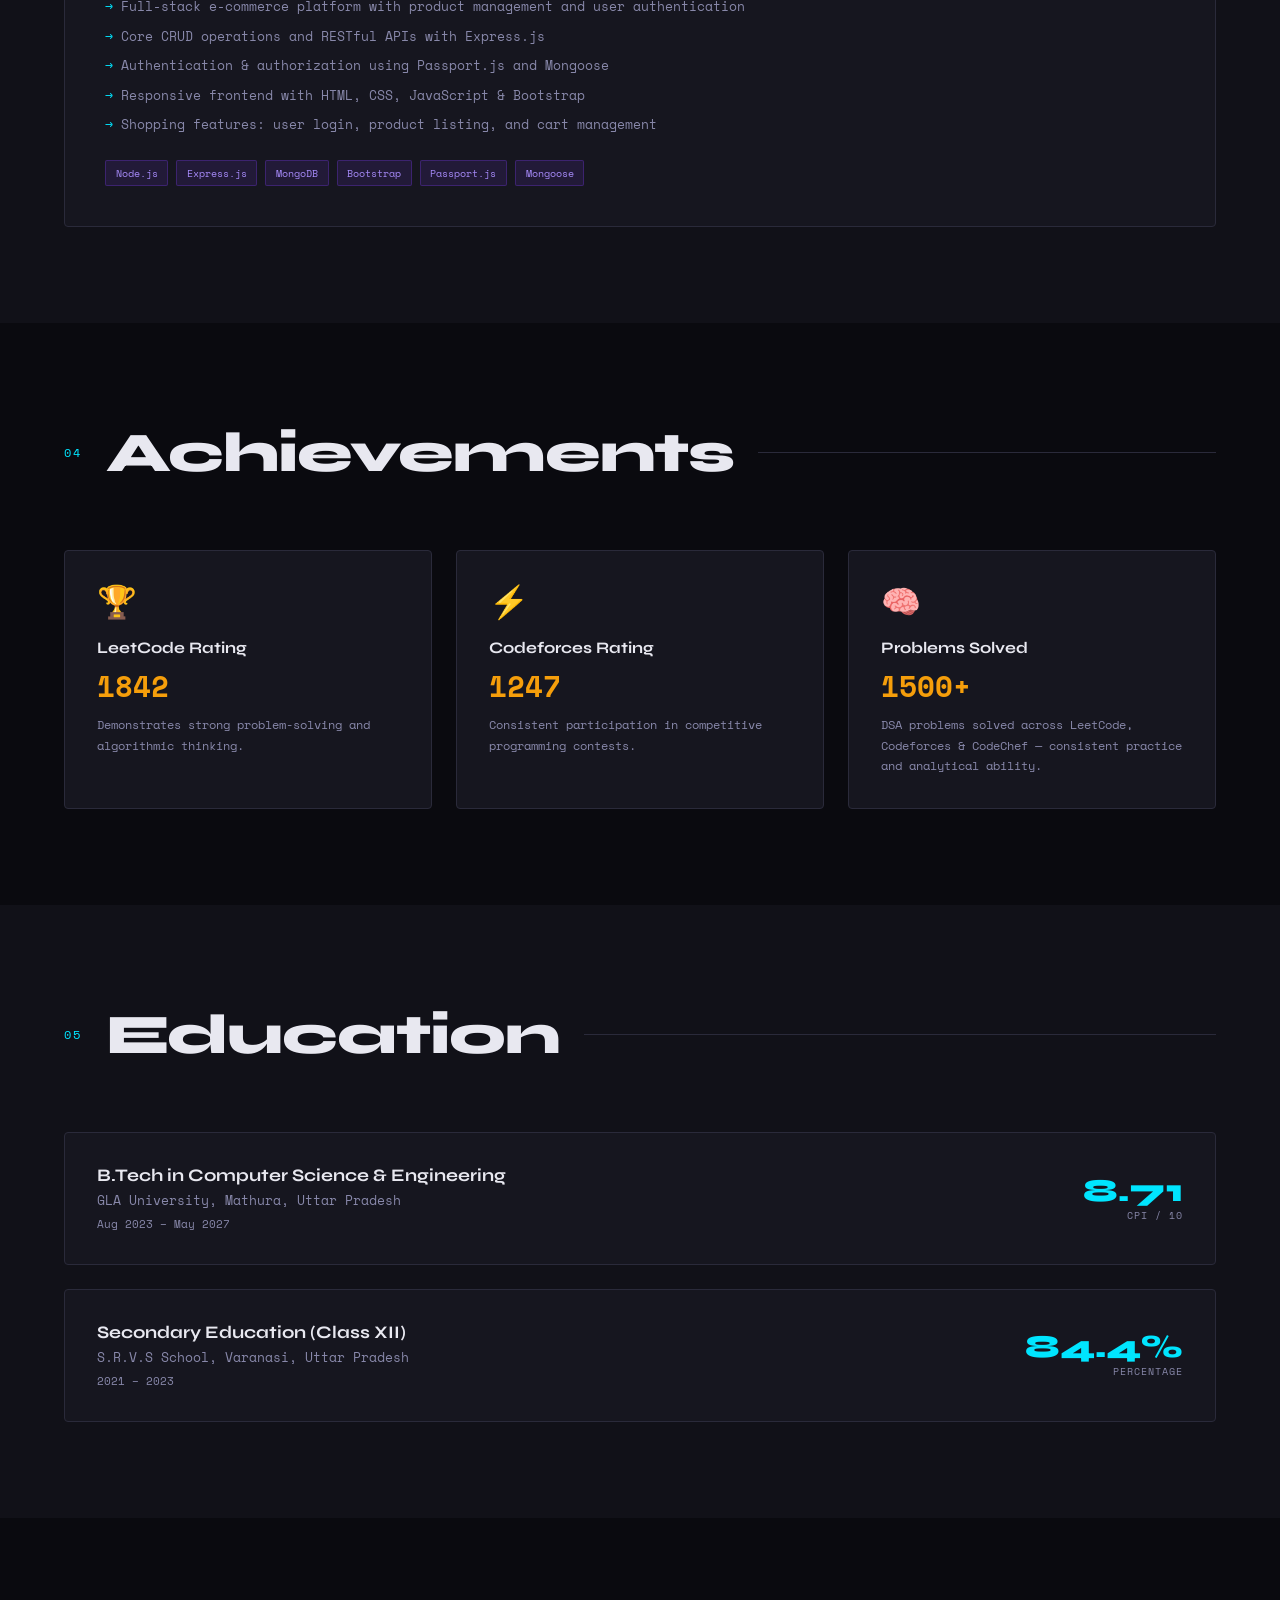
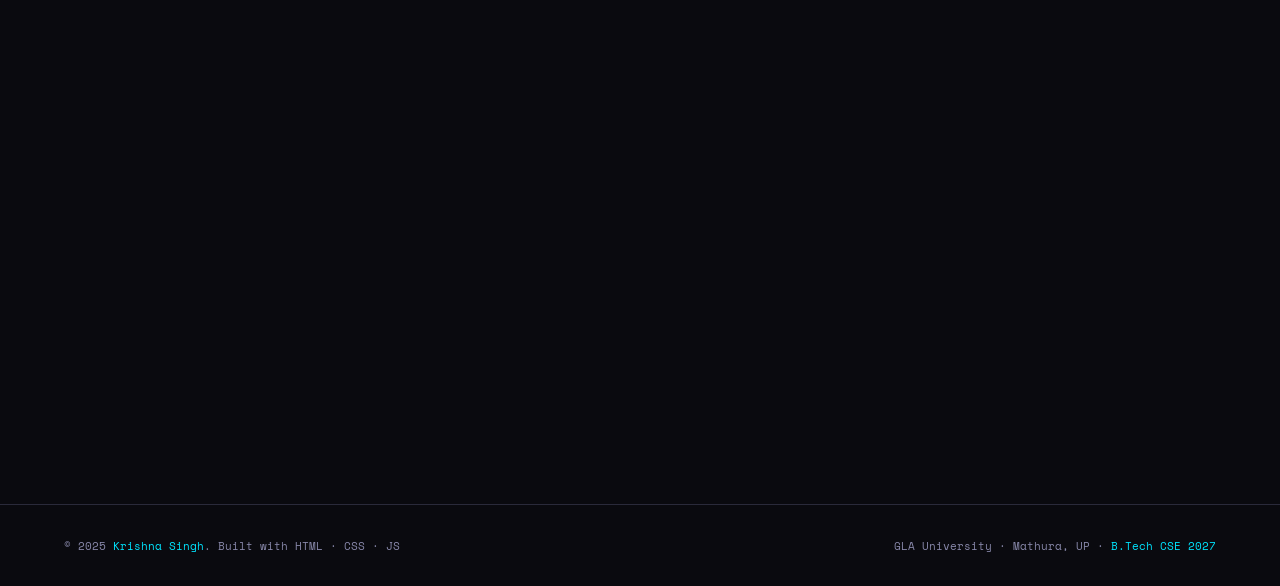
==== commit 240118c2: "updated index.html file" ====
--- a/index.html
+++ b/index.html
@@ -639,7 +639,7 @@
       <div class="stat-label">Problems Solved</div>
     </div>
     <div class="stat">
-      <div class="stat-num">1823</div>
+      <div class="stat-num">1842</div>
       <div class="stat-label">LeetCode Rating</div>
     </div>
     <div class="stat">
@@ -804,13 +804,15 @@
           <span class="stack-tag">Node.js</span>
           <span class="stack-tag">Express.js</span>
           <span class="stack-tag">Socket.IO</span>
-          <span class="stack-tag">MongoDB</span>
           <span class="stack-tag">OpenAI API</span>
           <span class="stack-tag">Judge0 API</span>
           <span class="stack-tag">Monaco Editor</span>
         </div>
       </div>
-      <a href="https://github.com/krishnasingh20" target="_blank" class="project-link">↗ GitHub</a>
+      <div style="display:flex; gap:10px; flex-direction:column;">
+    <a href="https://realtime-code-editor-pi-navy.vercel.app/" target="_blank" class="project-link">↗ Live</a>
+    <a href="https://github.com/krishnasingh20/Realtime-code-editor" target="_blank" class="project-link">↗ GitHub</a>
+  </div>
     </div>
 
     <div class="project-card reveal">
@@ -834,7 +836,7 @@
           <span class="stack-tag">Mongoose</span>
         </div>
       </div>
-      <a href="https://github.com/krishnasingh20" target="_blank" class="project-link">↗ GitHub</a>
+      <a href="https://github.com/krishnasingh20/E-Commerce" target="_blank" class="project-link">↗ GitHub</a>
     </div>
 
   </div>
@@ -850,15 +852,15 @@
   <div class="achieve-grid">
     <div class="achieve-card reveal">
       <div class="achieve-icon">🏆</div>
-      <div class="achieve-title">LeetCode Contest Rating</div>
-      <div class="achieve-val">1823</div>
-      <div class="achieve-desc">Top competitive rating on LeetCode demonstrating strong problem-solving skills.</div>
+      <div class="achieve-title">LeetCode Rating</div>
+      <div class="achieve-val">1842</div>
+      <div class="achieve-desc">Demonstrates strong problem-solving and algorithmic thinking.</div>
     </div>
     <div class="achieve-card reveal">
       <div class="achieve-icon">⚡</div>
       <div class="achieve-title">Codeforces Rating</div>
       <div class="achieve-val">1247</div>
-      <div class="achieve-desc">Active participant in Codeforces contests, steadily improving algorithmic thinking and speed.</div>
+  <div class="achieve-desc">Consistent participation in competitive programming contests.</div>
     </div>
     <div class="achieve-card reveal">
       <div class="achieve-icon">🧠</div>
@@ -904,8 +906,8 @@
 
 <!-- CONTACT -->
 <section id="contact">
-  <div class="contact-title reveal">Let's <span>Connect</span></div>
-  <p class="contact-sub reveal">// Open to internships, collaborations &amp; cool projects</p>
+<div class="contact-title reveal">Let's Build <span>Something Big</span></div>
+<p class="contact-sub reveal">Open to SDE Internships · Backend Roles · High-impact projects</p>
   <div class="contact-links reveal">
     <a href="mailto:krishnasinghks1225@gmail.com" class="contact-link">
       <svg viewBox="0 0 24 24" fill="none" stroke="currentColor" stroke-width="1.5"><path d="M3 8l7.89 5.26a2 2 0 002.22 0L21 8M5 19h14a2 2 0 002-2V7a2 2 0 00-2-2H5a2 2 0 00-2 2v10a2 2 0 002 2z"/></svg>
@@ -914,10 +916,6 @@
     <a href="https://github.com/krishnasingh20" target="_blank" class="contact-link">
       <svg viewBox="0 0 24 24" fill="currentColor"><path d="M12 0C5.37 0 0 5.37 0 12c0 5.31 3.435 9.795 8.205 11.385.6.105.825-.255.825-.57 0-.285-.015-1.23-.015-2.235-3.015.555-3.795-.735-4.035-1.41-.135-.345-.72-1.41-1.23-1.695-.42-.225-1.02-.78-.015-.795.945-.015 1.62.87 1.845 1.23 1.08 1.815 2.805 1.305 3.495.99.105-.78.42-1.305.765-1.605-2.67-.3-5.46-1.335-5.46-5.925 0-1.305.465-2.385 1.23-3.225-.12-.3-.54-1.53.12-3.18 0 0 1.005-.315 3.3 1.23.96-.27 1.98-.405 3-.405s2.04.135 3 .405c2.295-1.56 3.3-1.23 3.3-1.23.66 1.65.24 2.88.12 3.18.765.84 1.23 1.905 1.23 3.225 0 4.605-2.805 5.625-5.475 5.925.435.375.81 1.095.81 2.22 0 1.605-.015 2.895-.015 3.3 0 .315.225.69.825.57A12.02 12.02 0 0024 12c0-6.63-5.37-12-12-12z"/></svg>
       GitHub
-    </a>
-    <a href="http://leetcode.com/u/krishna_singh24" target="_blank" class="contact-link">
-      <svg viewBox="0 0 24 24" fill="currentColor"><path d="M13.483 0a1.374 1.374 0 0 0-.961.438L7.116 6.226l-3.854 4.126a5.266 5.266 0 0 0-1.209 2.104 5.35 5.35 0 0 0-.125.513 5.527 5.527 0 0 0 .062 2.362 5.83 5.83 0 0 0 .349 1.017 5.938 5.938 0 0 0 1.271 1.818l4.277 4.193.039.038c2.248 2.165 5.852 2.133 8.063-.074l2.396-2.392c.54-.54.54-1.414.003-1.955a1.378 1.378 0 0 0-1.951-.003l-2.396 2.392a3.021 3.021 0 0 1-4.205.038l-.02-.019-4.276-4.193c-.652-.64-.972-1.469-.948-2.263a2.68 2.68 0 0 1 .066-.523 2.545 2.545 0 0 1 .619-1.164L9.13 8.114c1.058-1.134 3.204-1.27 4.43-.278l3.501 2.831c.593.48 1.461.387 1.94-.207a1.384 1.384 0 0 0-.207-1.943l-3.5-2.831c-.8-.647-1.766-1.045-2.774-1.202l2.015-2.158A1.384 1.384 0 0 0 13.483 0zm-2.866 12.815a1.38 1.38 0 0 0-1.38 1.382 1.38 1.38 0 0 0 1.38 1.382H20.79a1.38 1.38 0 0 0 1.38-1.382 1.38 1.38 0 0 0-1.38-1.382z"/></svg>
-      LeetCode
     </a>
     <a href="tel:+919696530813" class="contact-link">
       <svg viewBox="0 0 24 24" fill="none" stroke="currentColor" stroke-width="1.5"><path d="M22 16.92v3a2 2 0 01-2.18 2 19.79 19.79 0 01-8.63-3.07A19.5 19.5 0 013.95 9.8 19.79 19.79 0 01.88 1.17 2 2 0 012.88 0h3a2 2 0 012 1.72c.127.96.361 1.903.7 2.81a2 2 0 01-.45 2.11L7.09 7.91a16 16 0 006 6l1.27-1.27a2 2 0 012.11-.45c.907.339 1.85.573 2.81.7A2 2 0 0122 14.92z"/></svg>
